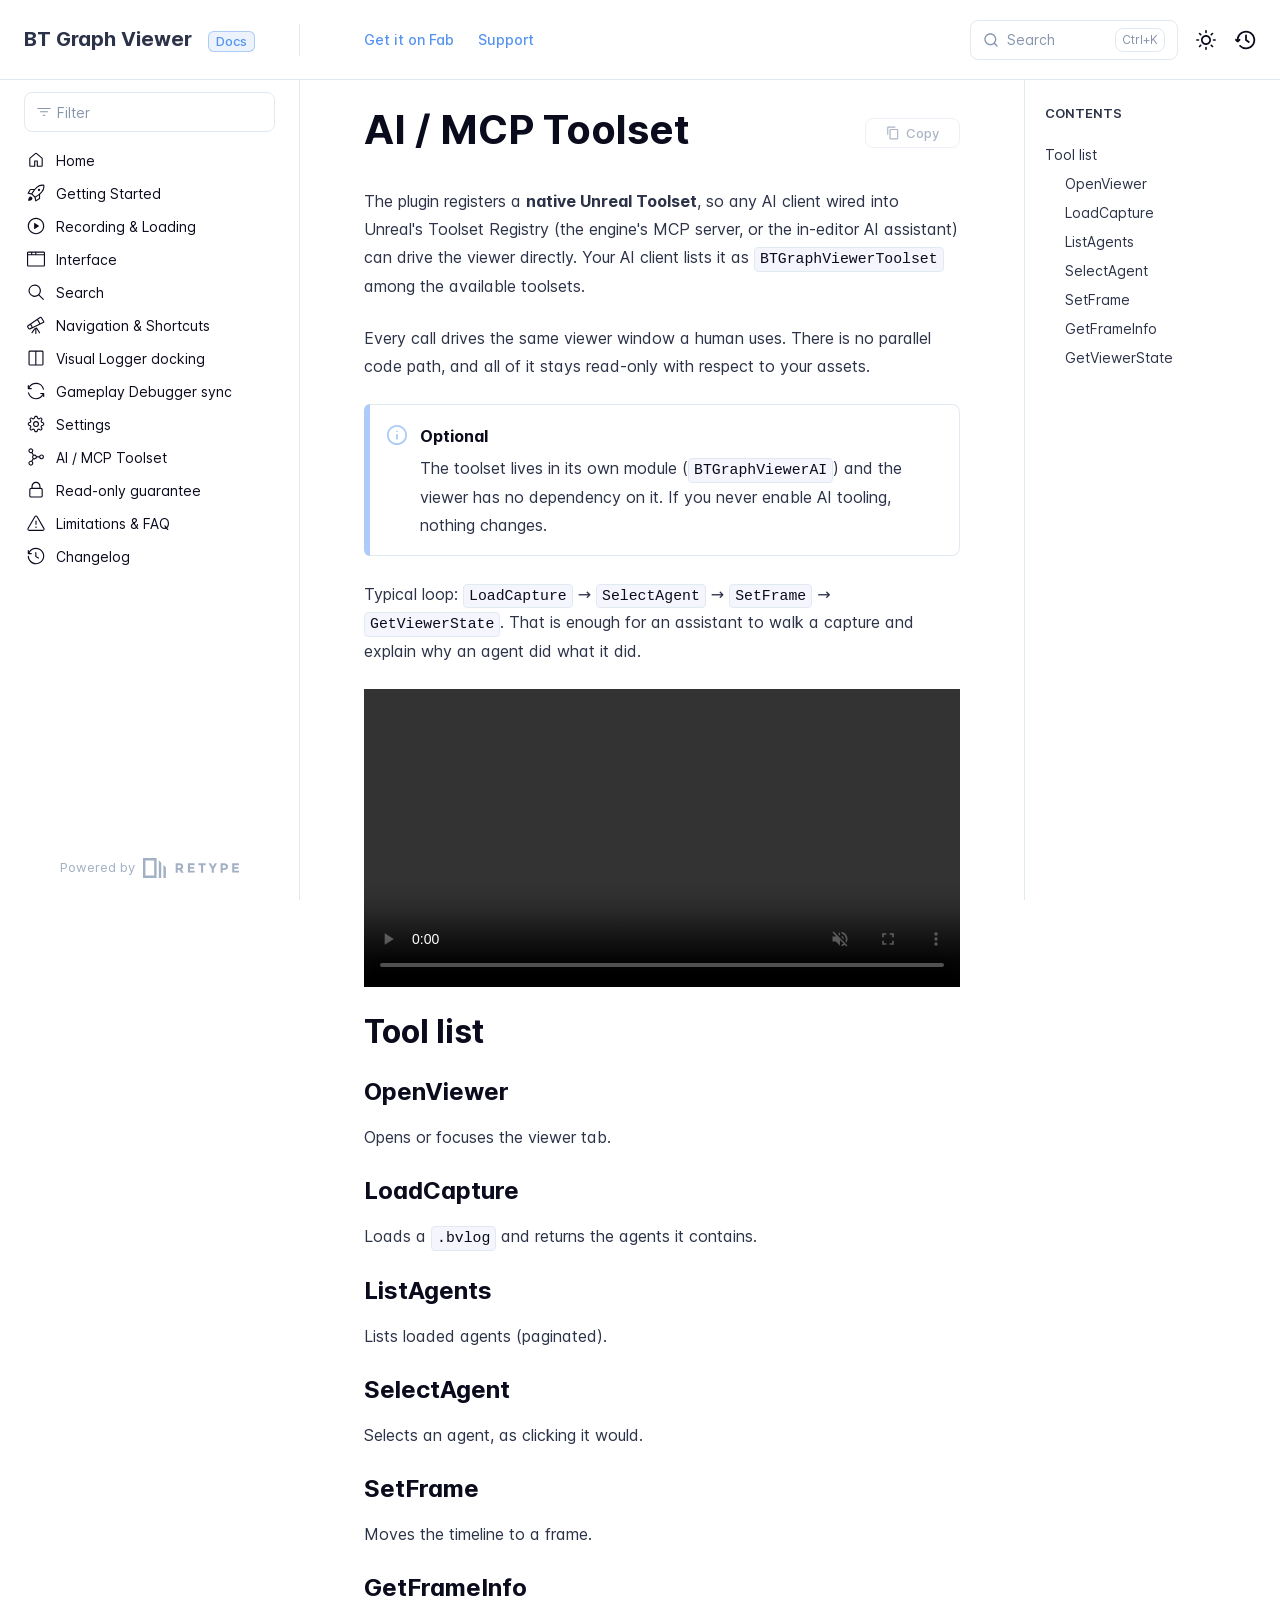
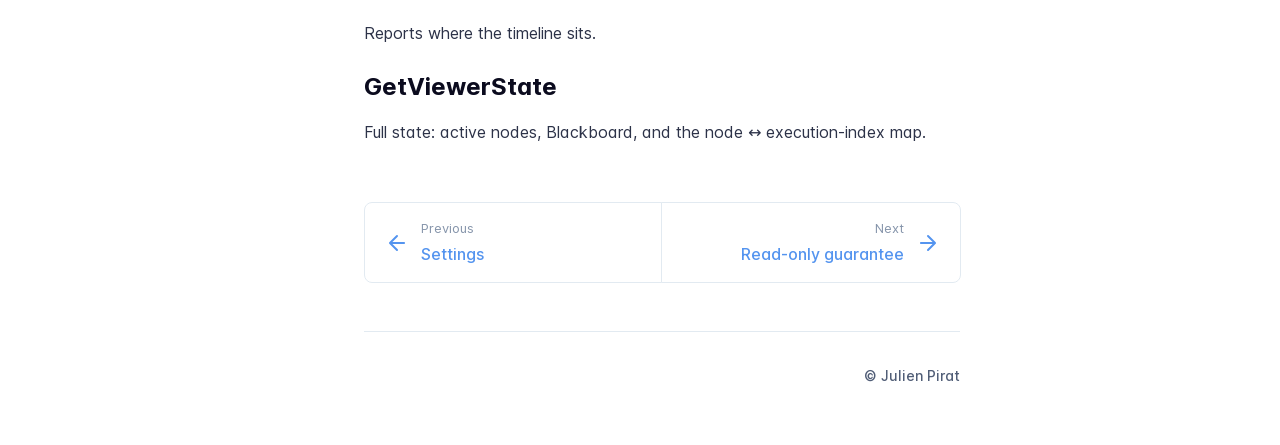
==== ai-toolset/index.html @ 719dd4bb "Refreshes Retype-generated documentation. Process triggered by JulienPirat." ====
<!DOCTYPE html>
<html lang="en" class="h-full">
<head>
    <meta charset="UTF-8">
    <meta name="viewport" content="width=device-width,initial-scale=1">
    <meta name="color-scheme" content="light dark">
    <meta name="turbo-root" content="/btgraphviewer-docs">
    <meta name="turbo-cache-control" content="no-cache" data-turbo-track="reload" data-track-token="4.6.0.845242573436">

    <!-- See retype.com -->
    <meta name="generator" content="Retype 4.6.0">

    <!-- Primary Meta Tags -->
    <title>AI / MCP ToolsetBT Graph Viewer — Behavior Tree Replay Debugger for Unreal Engine</title>
    <meta name="title" content="AI / MCP ToolsetBT Graph Viewer — Behavior Tree Replay Debugger for Unreal Engine">
    <meta name="description" content="The plugin registers a native Unreal Toolset, so any AI client wired into Unreal's Toolset Registry (the engine's MCP server, or the in-editor AI assistant) can drive the viewer directly.">

    <!-- Canonical -->
    <link rel="canonical" href="https://julienpirat.github.io/btgraphviewer-docs/ai-toolset/">
    <link rel="sitemap" type="application/xml" title="Sitemap" href="https://julienpirat.github.io/btgraphviewer-docs/sitemap.xml">

    <!-- Open Graph -->
    <meta property="og:type" content="website">
    <meta property="og:url" content="https://julienpirat.github.io/btgraphviewer-docs/ai-toolset/">
    <meta property="og:title" content="AI / MCP ToolsetBT Graph Viewer — Behavior Tree Replay Debugger for Unreal Engine">
    <meta property="og:description" content="The plugin registers a native Unreal Toolset, so any AI client wired into Unreal's Toolset Registry (the engine's MCP server, or the in-editor AI assistant) can drive the viewer directly.">
    <meta property="og:site_name" content="BT Graph Viewer">
    <meta property="og:locale" content="en_US">

    <!-- Twitter -->
    <meta name="twitter:card" content="summary_large_image">
    <meta name="twitter:url" content="https://julienpirat.github.io/btgraphviewer-docs/ai-toolset/">
    <meta name="twitter:title" content="AI / MCP ToolsetBT Graph Viewer — Behavior Tree Replay Debugger for Unreal Engine">
    <meta name="twitter:description" content="The plugin registers a native Unreal Toolset, so any AI client wired into Unreal's Toolset Registry (the engine's MCP server, or the in-editor AI assistant) can drive the viewer directly.">

    <!-- Alternate Markdown -->
    <link rel="alternate" type="text/markdown" href="https://julienpirat.github.io/btgraphviewer-docs/ai-toolset.md">

    <script data-cfasync="false">(function(){var cl=document.documentElement.classList,ls=localStorage.getItem("retype_scheme"),hd=cl.contains("dark"),hl=cl.contains("light"),wm=window.matchMedia&&window.matchMedia("(prefers-color-scheme: dark)").matches;if(ls==="dark"||(!ls&&wm&&!hd&&!hl)){cl.remove("light");cl.add("dark")}else if(ls==="light"||(!ls&&!wm&&!hd&&!hl)){cl.remove("dark");cl.add("light")}})();</script>

    <link id="retype-favicon" rel="icon" href="../static/images/logo-dark.png" />
    <link href="../resources/css/retype.css?v=4.6.0.845242573436" rel="stylesheet">

    <script data-cfasync="false" src="../resources/js/config.js?v=4.6.0.845242573436" data-turbo-eval="false" defer></script>
    <script data-cfasync="false" src="../resources/js/retype.js?v=4.6.0" data-turbo-eval="false" defer></script>
    <script id="lunr-js" data-cfasync="false" src="../resources/js/lunr.js?v=4.6.0.845242573436" data-turbo-eval="false" defer></script>
</head>
<body>
    <div id="retype-app" class="relative text-base antialiased text-base-text bg-base-bg font-body">
    <div class="absolute bottom-0 left-0" style="top: 5rem; right: 50%"></div>

    <header id="retype-header" class="sticky top-0 z-30 flex w-full h-16 bg-header-bg border-b border-header-border md:h-20">
        <div class="container relative flex items-center justify-between pr-6 grow md:justify-start">
            <!-- Mobile menu button skeleton -->
            <button v-cloak class="skeleton retype-mobile-menu-button flex items-center justify-center shrink-0 overflow-hidden dark:text-white focus:outline-hidden rounded-full w-10 h-10 ml-3.5 md:hidden"><svg xmlns="http://www.w3.org/2000/svg" class="mb-px shrink-0" width="24" height="24" viewBox="0 0 24 24" role="presentation" style="margin-bottom: 0px;"><g fill="currentColor"><path d="M2 4h20v2H2zM2 11h20v2H2zM2 18h20v2H2z"></path></g></svg></button>
            <div v-cloak id="retype-sidebar-left-toggle-button"></div>
    
            <!-- Logo -->
            <div class="flex items-center justify-between h-full py-2 md:w-75">
                <div class="flex items-center px-2 md:px-6">
                    <a id="retype-branding-logo" href="https://julienpirat.github.io/btgraphviewer-docs/" class="flex items-center leading-snug text-xl">
                        <span class="dark:text-white font-bold line-clamp-1 md:line-clamp-2">BT Graph Viewer</span>
                    </a><span id="retype-branding-label" class="inline-flex mt-1 px-2 py-1 ml-4 text-xs font-medium leading-none items-center rounded-md bg-branding-label-bg text-branding-label-text ring-1 ring-branding-label-border ring-inset md:inline-block">Docs</span>
                </div>
    
                <span class="hidden h-8 border-r md:inline-block border-base-border"></span>
            </div>
    
            <div class="flex justify-between md:grow">
                <!-- Top Nav -->
                <nav id="retype-header-nav" class="hidden md:flex">
                    <ul class="flex flex-col mb-4 md:pl-16 md:mb-0 md:flex-row md:items-center">
                        <li class="mr-6">
                            <a class="py-2 md:mb-0 inline-flex items-center text-sm whitespace-nowrap transition-colors duration-200 ease-linear md:text-header-text font-header-text hover:text-header-text-hover" href="https://www.fab.com/listings/REMPLACER-PAR-ID" target="_blank">Get it on Fab</a>
                        </li>
                        <li class="mr-6">
                            <a class="py-2 md:mb-0 inline-flex items-center text-sm whitespace-nowrap transition-colors duration-200 ease-linear md:text-header-text font-header-text hover:text-header-text-hover" href="mailto:PapyUnreal@hotmail.com">Support</a>
                        </li>
    
                    </ul>
                </nav>
    
                <div v-cloak class="flex justify-end grow">
                    <div id="retype-mobile-search-button"></div>
                    <doc-search-desktop></doc-search-desktop>
    
                    <doc-theme-switch class="lg:ml-2"></doc-theme-switch>
                    <doc-history></doc-history>
                </div>
            </div>
        </div>
    </header>


    <div id="retype-container" class="container relative flex bg-white">
        <!-- Sidebar Skeleton -->
        <div v-cloak class="fixed flex flex-col shrink-0 duration-300 ease-in-out bg-sidebar-left-bg border-sidebar-left-border sidebar top-20 w-75 border-r h-screen md:sticky transition-transform skeleton">
        
            <div class="flex items-center h-16 px-6">
                <input id="retype-filter-input-mock" class="w-full h-10 pl-8 px-3 py-2 transition-colors duration-200 ease-linear bg-filter-bg border border-filter-border rounded-lg shadow-none md:text-sm hover:border-filter-border-hover focus:outline-hidden focus:border-filter-border-focus placeholder-filter-placeholder" type="text">
            </div>
        
            <div class="pl-6 mt-1 mb-4">
                <div class="w-32 h-3 mb-4 bg-skeleton-bg rounded-full loading"></div>
                <div class="w-48 h-3 mb-4 bg-skeleton-bg rounded-full loading"></div>
                <div class="w-40 h-3 mb-4 bg-skeleton-bg rounded-full loading"></div>
                <div class="w-32 h-3 mb-4 bg-skeleton-bg rounded-full loading"></div>
                <div class="w-48 h-3 mb-4 bg-skeleton-bg rounded-full loading"></div>
                <div class="w-40 h-3 mb-4 bg-skeleton-bg rounded-full loading"></div>
            </div>
        
            <div class="shrink-0 mt-auto bg-transparent dark:border-base-border">
                <a class="flex items-center justify-center flex-nowrap h-16 text-gray-350 dark:text-dark-400 hover:text-gray-600 dark:hover:text-dark-300 transition-colors duration-150 ease-in docs-powered-by" target="_blank" href="https://retype.com/" rel="noopener">
                    <span class="text-xs whitespace-nowrap">Powered by</span>
                    <svg xmlns="http://www.w3.org/2000/svg" class="ml-2" fill="currentColor" width="96" height="20" overflow="visible"><path d="M0 0v20h13.59V0H0zm11.15 17.54H2.44V2.46h8.71v15.08zM15.8 20h2.44V4.67L15.8 2.22zM20.45 6.89V20h2.44V9.34z"/><g><path d="M40.16 8.44c0 1.49-.59 2.45-1.75 2.88l2.34 3.32h-2.53l-2.04-2.96h-1.43v2.96h-2.06V5.36h3.5c1.43 0 2.46.24 3.07.73s.9 1.27.9 2.35zm-2.48 1.1c.26-.23.38-.59.38-1.09 0-.5-.13-.84-.4-1.03s-.73-.28-1.39-.28h-1.54v2.75h1.5c.72 0 1.2-.12 1.45-.35zM51.56 5.36V7.2h-4.59v1.91h4.13v1.76h-4.13v1.92h4.74v1.83h-6.79V5.36h6.64zM60.09 7.15v7.48h-2.06V7.15h-2.61V5.36h7.28v1.79h-2.61zM70.81 14.64h-2.06v-3.66l-3.19-5.61h2.23l1.99 3.45 1.99-3.45H74l-3.19 5.61v3.66zM83.99 6.19c.65.55.97 1.4.97 2.55s-.33 1.98-1 2.51-1.68.8-3.04.8h-1.23v2.59h-2.06V5.36h3.26c1.42 0 2.45.28 3.1.83zm-1.51 3.65c.25-.28.37-.69.37-1.22s-.16-.92-.48-1.14c-.32-.23-.82-.34-1.5-.34H79.7v3.12h1.38c.68 0 1.15-.14 1.4-.42zM95.85 5.36V7.2h-4.59v1.91h4.13v1.76h-4.13v1.92H96v1.83h-6.79V5.36h6.64z"/></g></svg>
                </a>
            </div>
        </div>
        
        <!-- Sidebar component -->
        <doc-sidebar v-cloak>
            <template #sidebar-footer>
                <div class="shrink-0 mt-auto border-t md:bg-transparent md:border-none dark:border-base-border">
        
                    <div class="py-3 px-6 md:hidden border-b dark:border-base-border">
                        <nav>
                            <ul class="flex flex-wrap justify-center items-center">
                                <li class="mr-6">
                                    <a class="block py-1 inline-flex items-center text-sm whitespace-nowrap transition-colors duration-200 ease-linear md:text-header-text font-header-text hover:text-header-text-hover" href="https://www.fab.com/listings/REMPLACER-PAR-ID" target="_blank">Get it on Fab</a>
                                </li>
                                <li class="mr-6">
                                    <a class="block py-1 inline-flex items-center text-sm whitespace-nowrap transition-colors duration-200 ease-linear md:text-header-text font-header-text hover:text-header-text-hover" href="mailto:PapyUnreal@hotmail.com">Support</a>
                                </li>
        
                            </ul>
                        </nav>
                    </div>
        
                    <a class="flex items-center justify-center flex-nowrap h-16 text-gray-350 dark:text-dark-400 hover:text-gray-600 dark:hover:text-dark-300 transition-colors duration-150 ease-in docs-powered-by" target="_blank" href="https://retype.com/" rel="noopener">
                        <span class="text-xs whitespace-nowrap">Powered by</span>
                        <svg xmlns="http://www.w3.org/2000/svg" class="ml-2" fill="currentColor" width="96" height="20" overflow="visible"><path d="M0 0v20h13.59V0H0zm11.15 17.54H2.44V2.46h8.71v15.08zM15.8 20h2.44V4.67L15.8 2.22zM20.45 6.89V20h2.44V9.34z"/><g><path d="M40.16 8.44c0 1.49-.59 2.45-1.75 2.88l2.34 3.32h-2.53l-2.04-2.96h-1.43v2.96h-2.06V5.36h3.5c1.43 0 2.46.24 3.07.73s.9 1.27.9 2.35zm-2.48 1.1c.26-.23.38-.59.38-1.09 0-.5-.13-.84-.4-1.03s-.73-.28-1.39-.28h-1.54v2.75h1.5c.72 0 1.2-.12 1.45-.35zM51.56 5.36V7.2h-4.59v1.91h4.13v1.76h-4.13v1.92h4.74v1.83h-6.79V5.36h6.64zM60.09 7.15v7.48h-2.06V7.15h-2.61V5.36h7.28v1.79h-2.61zM70.81 14.64h-2.06v-3.66l-3.19-5.61h2.23l1.99 3.45 1.99-3.45H74l-3.19 5.61v3.66zM83.99 6.19c.65.55.97 1.4.97 2.55s-.33 1.98-1 2.51-1.68.8-3.04.8h-1.23v2.59h-2.06V5.36h3.26c1.42 0 2.45.28 3.1.83zm-1.51 3.65c.25-.28.37-.69.37-1.22s-.16-.92-.48-1.14c-.32-.23-.82-.34-1.5-.34H79.7v3.12h1.38c.68 0 1.15-.14 1.4-.42zM95.85 5.36V7.2h-4.59v1.91h4.13v1.76h-4.13v1.92H96v1.83h-6.79V5.36h6.64z"/></g></svg>
                    </a>
                </div>
            </template>
        </doc-sidebar>

        <div class="grow min-w-0 bg-body-bg">
            <!-- Render "toolbar" template here on api pages --><!-- Render page content -->
<div class="flex">
    <div id="retype-main" class="min-w-0 p-4 grow md:px-16">
        <main class="relative pb-12 lg:pt-2">
            <div class="relative retype-markdown" id="retype-content">
                <!-- Rendered if sidebar right is enabled -->
                <div id="retype-sidebar-right-toggle"></div>
                <doc-page-actions></doc-page-actions>

                <!-- Page content  -->
<h1 id="ai--mcp-toolset">AI / MCP Toolset</h1>
<p>The plugin registers a <strong>native Unreal Toolset</strong>, so any AI client wired into Unreal&#x27;s Toolset
Registry (the engine&#x27;s MCP server, or the in-editor AI assistant) can drive the viewer directly.
Your AI client lists it as <code translate="no" v-pre>BTGraphViewerToolset</code> among the available toolsets.</p>
<p>Every call drives the same viewer window a human uses. There is no parallel code path, and all of it
stays read-only with respect to your assets.</p>
<div class="flex mb-6">
    <div class="shrink-0 w-1.5 rounded-tl-lg rounded-bl-lg bg-callout-info"></div>
    <div class="flex w-full py-4 border border-l-0 rounded-tr-lg rounded-br-lg doc-callout bg-callout-base-bg border-callout-base-border" role="alert">
        <div class="flex items-center ml-4 h-7">
            <svg xmlns="http://www.w3.org/2000/svg" class="block text-callout-info" width="22" height="22" viewBox="0 0 24 24" role="presentation">
                <g fill="currentColor"><g>
                    <path d="M12 1C5.93 1 1 5.93 1 12s4.93 11 11 11 11-4.93 11-11S18.07 1 12 1zm0 20c-4.96 0-9-4.04-9-9s4.04-9 9-9 9 4.04 9 9-4.04 9-9 9z"></path>
                    <path d="M12 11c-.55 0-1 .45-1 1v4c0 .55.45 1 1 1s1-.45 1-1v-4c0-.55-.45-1-1-1zM12.01 7c-.56 0-1 .45-1 1s.45 1 1 1 1-.45 1-1-.45-1-1-1z"></path>
                    <path fill="none" d="M0 0h24v24H0z"></path>
                </g></g>
            </svg>
        </div>
        <div class="pr-5 ml-3 w-full">
            <h5>Optional</h5>
<p>The toolset lives in its own module (<code translate="no" v-pre>BTGraphViewerAI</code>) and the viewer has no dependency on it. If
you never enable AI tooling, nothing changes.</p>
        </div>
    </div>
</div>
<p>Typical loop: <code translate="no" v-pre>LoadCapture</code> → <code translate="no" v-pre>SelectAgent</code> → <code translate="no" v-pre>SetFrame</code> → <code translate="no" v-pre>GetViewerState</code>. That is enough for an
assistant to walk a capture and explain why an agent did what it did.</p>
<p><video src="../static/videos/bgv_ai_session.mp4" autoplay loop muted playsinline controls style="width:100%"></video></p>
<h2 id="tool-list">Tool list</h2>
<h3 id="openviewer">OpenViewer</h3>
<p>Opens or focuses the viewer tab.</p>
<h3 id="loadcapture">LoadCapture</h3>
<p>Loads a <code translate="no" v-pre>.bvlog</code> and returns the agents it contains.</p>
<h3 id="listagents">ListAgents</h3>
<p>Lists loaded agents (paginated).</p>
<h3 id="selectagent">SelectAgent</h3>
<p>Selects an agent, as clicking it would.</p>
<h3 id="setframe">SetFrame</h3>
<p>Moves the timeline to a frame.</p>
<h3 id="getframeinfo">GetFrameInfo</h3>
<p>Reports where the timeline sits.</p>
<h3 id="getviewerstate">GetViewerState</h3>
<p>Full state: active nodes, Blackboard, and the node ↔ execution-index map.</p>

                
                <!-- Required only on API pages -->
                <doc-toolbar-member-filter-no-results></doc-toolbar-member-filter-no-results>
            </div>
            <footer id="retype-content-footer" class="clear-both">
            
                <nav id="retype-nextprev" class="print:hidden flex mt-14">
                    <div class="w-1/2">
                        <a class="px-5 py-4 h-full flex items-center break-normal font-medium text-body-link border border-base-border hover:border-base-border-hover rounded-l-lg transition-colors duration-150 relative hover:z-5" href="../settings/">
                            <svg xmlns="http://www.w3.org/2000/svg" class="mr-3" width="24" height="24" viewBox="0 0 24 24" fill="currentColor" overflow="visible"><path d="M19 11H7.41l5.29-5.29a.996.996 0 10-1.41-1.41l-7 7a1 1 0 000 1.42l7 7a1.024 1.024 0 001.42-.01.996.996 0 000-1.41L7.41 13H19c.55 0 1-.45 1-1s-.45-1-1-1z" /><path fill="none" d="M0 0h24v24H0z" /></svg>
                            <span>
                                <span class="block text-xs font-normal text-base-text-muted">Previous</span>
                                <span class="block mt-1">Settings</span>
                            </span>
                        </a>
                    </div>
            
                    <div class="w-1/2">
                        <a class="px-5 py-4 -mx-px h-full flex items-center justify-end break-normal font-medium text-body-link border border-base-border hover:border-base-border-hover rounded-r-lg transition-colors duration-150 relative hover:z-5" href="../read-only/">
                            <span>
                                <span class="block text-xs font-normal text-right text-base-text-muted">Next</span>
                                <span class="block mt-1">Read-​only guarantee</span>
                            </span>
                            <svg xmlns="http://www.w3.org/2000/svg" class="ml-3" width="24" height="24" viewBox="0 0 24 24" fill="currentColor" overflow="visible"><path d="M19.92 12.38a1 1 0 00-.22-1.09l-7-7a.996.996 0 10-1.41 1.41l5.3 5.3H5c-.55 0-1 .45-1 1s.45 1 1 1h11.59l-5.29 5.29a.996.996 0 000 1.41c.19.2.44.3.7.3s.51-.1.71-.29l7-7c.09-.09.16-.21.21-.33z" /><path fill="none" d="M0 0h24v24H0z" /></svg>
                        </a>
                    </div>
                </nav>
            </footer>
        </main>

        <div id="retype-page-footer" class="print:border-none border-t border-base-border pt-6 mb-8">
            <footer class="flex flex-wrap items-center justify-between print:justify-center">
                <div id="retype-footer-links" class="print:hidden">
                    <ul class="flex flex-wrap items-center text-sm">
                    </ul>
                </div>
                <div id="retype-copyright" class="print:justify-center py-2 text-footer-text font-footer-link text-sm leading-relaxed"><p>© Julien Pirat</p></div>
            </footer>
        </div>
    </div>

    <!-- Rendered if sidebar right is enabled -->
    <!-- Sidebar right skeleton-->
    <div v-cloak class="fixed top-0 bottom-0 right-0 translate-x-full bg-sidebar-right-bg border-sidebar-right-border lg:sticky lg:border-l lg:shrink-0 lg:pt-6 lg:translate-x-0 sm:w-1/2 lg:w-64 lg:z-0 md:w-104 sidebar-right skeleton">
        <div class="pl-5">
            <div class="w-32 h-3 mb-4 bg-skeleton-bg rounded-full loading"></div>
            <div class="w-48 h-3 mb-4 bg-skeleton-bg rounded-full loading"></div>
            <div class="w-40 h-3 mb-4 bg-skeleton-bg rounded-full loading"></div>
        </div>
    </div>

    <!-- User should be able to hide sidebar right -->
    <doc-sidebar-right v-cloak></doc-sidebar-right>
</div>

        </div>
    </div>

    <doc-search-mobile></doc-search-mobile>
    <doc-back-to-top></doc-back-to-top>
</div>


    <div id="retype-overlay-target"></div>

        <script data-cfasync="false">window.__DOCS__ = { "title": "AI / MCP Toolset", level: 1, icon: "file", hasPrism: false, hasInstagram: false, hasMermaid: false, hasMath: false, tocDepth: 23, "md": "/ai-toolset.md" }</script>
</body>
</html>
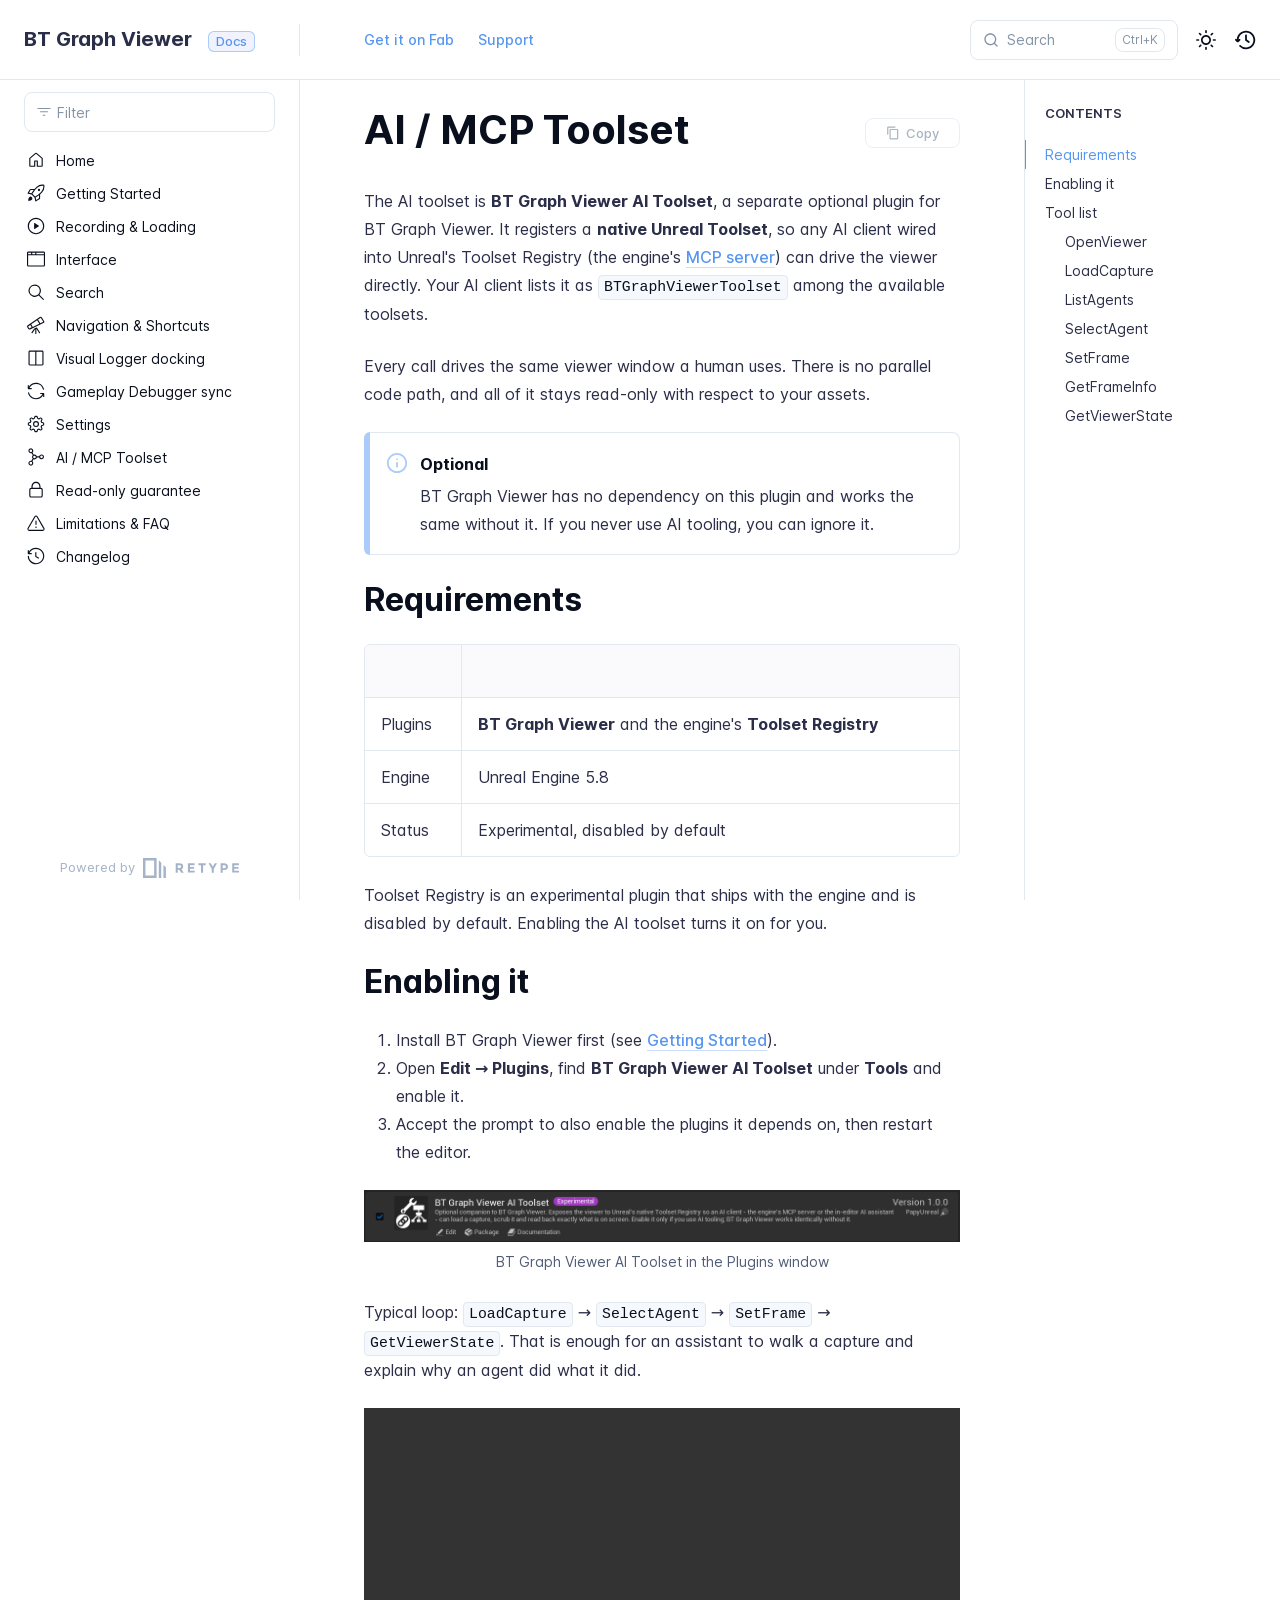
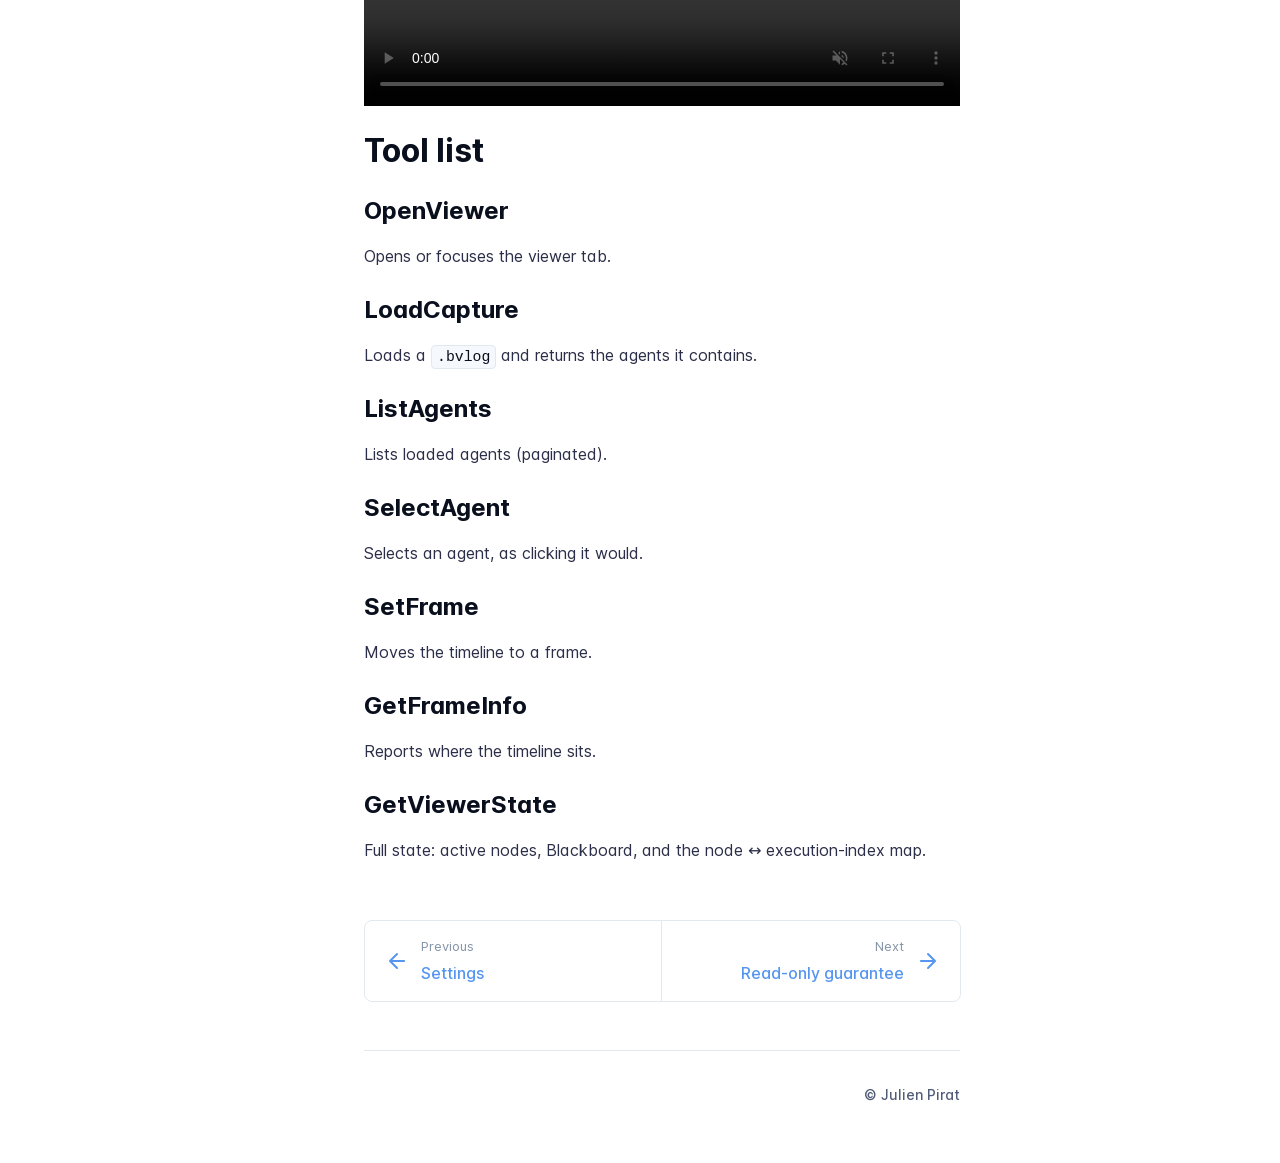
==== commit 63e9b3f5: "Refreshes Retype-generated documentation. Process triggered by JulienPirat." ====
--- a/ai-toolset/index.html
+++ b/ai-toolset/index.html
@@ -5,7 +5,7 @@
     <meta name="viewport" content="width=device-width,initial-scale=1">
     <meta name="color-scheme" content="light dark">
     <meta name="turbo-root" content="/btgraphviewer-docs">
-    <meta name="turbo-cache-control" content="no-cache" data-turbo-track="reload" data-track-token="4.6.0.845242573436">
+    <meta name="turbo-cache-control" content="no-cache" data-turbo-track="reload" data-track-token="4.6.0.845331911344">
 
     <!-- See retype.com -->
     <meta name="generator" content="Retype 4.6.0">
@@ -13,7 +13,7 @@
     <!-- Primary Meta Tags -->
     <title>AI / MCP ToolsetBT Graph Viewer — Behavior Tree Replay Debugger for Unreal Engine</title>
     <meta name="title" content="AI / MCP ToolsetBT Graph Viewer — Behavior Tree Replay Debugger for Unreal Engine">
-    <meta name="description" content="The plugin registers a native Unreal Toolset, so any AI client wired into Unreal's Toolset Registry (the engine's MCP server, or the in-editor AI assistant) can drive the viewer directly.">
+    <meta name="description" content="The AI toolset is BT Graph Viewer AI Toolset, a separate optional plugin for BT Graph Viewer. It registers a native Unreal Toolset, so any AI client wired into Unreal's Toolset Registry (the engine's MCP server) can drive the viewer directly.">
 
     <!-- Canonical -->
     <link rel="canonical" href="https://julienpirat.github.io/btgraphviewer-docs/ai-toolset/">
@@ -23,7 +23,11 @@
     <meta property="og:type" content="website">
     <meta property="og:url" content="https://julienpirat.github.io/btgraphviewer-docs/ai-toolset/">
     <meta property="og:title" content="AI / MCP ToolsetBT Graph Viewer — Behavior Tree Replay Debugger for Unreal Engine">
-    <meta property="og:description" content="The plugin registers a native Unreal Toolset, so any AI client wired into Unreal's Toolset Registry (the engine's MCP server, or the in-editor AI assistant) can drive the viewer directly.">
+    <meta property="og:description" content="The AI toolset is BT Graph Viewer AI Toolset, a separate optional plugin for BT Graph Viewer. It registers a native Unreal Toolset, so any AI client wired into Unreal's Toolset Registry (the engine's MCP server) can drive the viewer directly.">
+    <meta property="og:image" content="https://julienpirat.github.io/btgraphviewer-docs/static/images/bgv_ai_plugin.png">
+    <meta property="og:image:width" content="1200">
+    <meta property="og:image:height" content="630">
+    <meta property="og:image:alt" content="AI / MCP ToolsetBT Graph Viewer — Behavior Tree Replay Debugger for Unreal Engine">
     <meta property="og:site_name" content="BT Graph Viewer">
     <meta property="og:locale" content="en_US">
 
@@ -31,7 +35,9 @@
     <meta name="twitter:card" content="summary_large_image">
     <meta name="twitter:url" content="https://julienpirat.github.io/btgraphviewer-docs/ai-toolset/">
     <meta name="twitter:title" content="AI / MCP ToolsetBT Graph Viewer — Behavior Tree Replay Debugger for Unreal Engine">
-    <meta name="twitter:description" content="The plugin registers a native Unreal Toolset, so any AI client wired into Unreal's Toolset Registry (the engine's MCP server, or the in-editor AI assistant) can drive the viewer directly.">
+    <meta name="twitter:description" content="The AI toolset is BT Graph Viewer AI Toolset, a separate optional plugin for BT Graph Viewer. It registers a native Unreal Toolset, so any AI client wired into Unreal's Toolset Registry (the engine's MCP server) can drive the viewer directly.">
+    <meta name="twitter:image" content="https://julienpirat.github.io/btgraphviewer-docs/static/images/bgv_ai_plugin.png">
+    <meta name="twitter:image:alt" content="AI / MCP ToolsetBT Graph Viewer — Behavior Tree Replay Debugger for Unreal Engine">
 
     <!-- Alternate Markdown -->
     <link rel="alternate" type="text/markdown" href="https://julienpirat.github.io/btgraphviewer-docs/ai-toolset.md">
@@ -39,11 +45,11 @@
     <script data-cfasync="false">(function(){var cl=document.documentElement.classList,ls=localStorage.getItem("retype_scheme"),hd=cl.contains("dark"),hl=cl.contains("light"),wm=window.matchMedia&&window.matchMedia("(prefers-color-scheme: dark)").matches;if(ls==="dark"||(!ls&&wm&&!hd&&!hl)){cl.remove("light");cl.add("dark")}else if(ls==="light"||(!ls&&!wm&&!hd&&!hl)){cl.remove("dark");cl.add("light")}})();</script>
 
     <link id="retype-favicon" rel="icon" href="../static/images/logo-dark.png" />
-    <link href="../resources/css/retype.css?v=4.6.0.845242573436" rel="stylesheet">
-
-    <script data-cfasync="false" src="../resources/js/config.js?v=4.6.0.845242573436" data-turbo-eval="false" defer></script>
+    <link href="../resources/css/retype.css?v=4.6.0.845331911344" rel="stylesheet">
+
+    <script data-cfasync="false" src="../resources/js/config.js?v=4.6.0.845331911344" data-turbo-eval="false" defer></script>
     <script data-cfasync="false" src="../resources/js/retype.js?v=4.6.0" data-turbo-eval="false" defer></script>
-    <script id="lunr-js" data-cfasync="false" src="../resources/js/lunr.js?v=4.6.0.845242573436" data-turbo-eval="false" defer></script>
+    <script id="lunr-js" data-cfasync="false" src="../resources/js/lunr.js?v=4.6.0.845331911344" data-turbo-eval="false" defer></script>
 </head>
 <body>
     <div id="retype-app" class="relative text-base antialiased text-base-text bg-base-bg font-body">
@@ -156,9 +162,10 @@
 
                 <!-- Page content  -->
 <h1 id="ai--mcp-toolset">AI / MCP Toolset</h1>
-<p>The plugin registers a <strong>native Unreal Toolset</strong>, so any AI client wired into Unreal&#x27;s Toolset
-Registry (the engine&#x27;s MCP server, or the in-editor AI assistant) can drive the viewer directly.
-Your AI client lists it as <code translate="no" v-pre>BTGraphViewerToolset</code> among the available toolsets.</p>
+<p>The AI toolset is <strong>BT Graph Viewer AI Toolset</strong>, a separate optional plugin for BT Graph Viewer.
+It registers a <strong>native Unreal Toolset</strong>, so any AI client wired into Unreal&#x27;s Toolset Registry (the
+engine&#x27;s <a href="https://dev.epicgames.com/documentation/unreal-engine/unreal-mcp-in-unreal-editor" target="blank">MCP server</a>) can drive the viewer directly. Your AI client
+lists it as <code translate="no" v-pre>BTGraphViewerToolset</code> among the available toolsets.</p>
 <p>Every call drives the same viewer window a human uses. There is no parallel code path, and all of it
 stays read-only with respect to your assets.</p>
 <div class="flex mb-6">
@@ -175,11 +182,54 @@
         </div>
         <div class="pr-5 ml-3 w-full">
             <h5>Optional</h5>
-<p>The toolset lives in its own module (<code translate="no" v-pre>BTGraphViewerAI</code>) and the viewer has no dependency on it. If
-you never enable AI tooling, nothing changes.</p>
+<p>BT Graph Viewer has no dependency on this plugin and works the same without it. If you never use AI
+tooling, you can ignore it.</p>
         </div>
     </div>
 </div>
+<h2 id="requirements">Requirements</h2>
+<retype-table copy-text="| | |
+|---|---|
+| Plugins | **BT Graph Viewer** and the engine's **Toolset Registry** |
+| Engine | Unreal Engine 5.8 |
+| Status | Experimental, disabled by default |">
+<div class="table-wrapper scrollbar overflow-hidden">
+<table class="comfortable">
+<thead>
+<tr>
+<th> </th>
+<th> </th>
+</tr>
+</thead>
+<tbody>
+<tr>
+<td>Plugins</td>
+<td><strong>BT Graph Viewer</strong> and the engine&#x27;s <strong>Toolset Registry</strong></td>
+</tr>
+<tr>
+<td>Engine</td>
+<td>Unreal Engine 5.8</td>
+</tr>
+<tr>
+<td>Status</td>
+<td>Experimental, disabled by default</td>
+</tr>
+</tbody>
+</table>
+</div>
+</retype-table>
+<p>Toolset Registry is an experimental plugin that ships with the engine and is disabled by default.
+Enabling the AI toolset turns it on for you.</p>
+<h2 id="enabling-it">Enabling it</h2>
+<ol>
+<li>Install BT Graph Viewer first (see <a href="../getting-started/">Getting Started</a>).</li>
+<li>Open <strong>Edit → Plugins</strong>, find <strong>BT Graph Viewer AI Toolset</strong> under <strong>Tools</strong> and enable it.</li>
+<li>Accept the prompt to also enable the plugins it depends on, then restart the editor.</li>
+</ol>
+<figure class="content-center">
+    <img src="../static/images/bgv_ai_plugin.png" alt="BT Graph Viewer AI Toolset in the Plugins window" class="max-w-full h-auto rounded-image-rounded border-image-border border-image-border-width" width="1220" height="106" />
+    <figcaption class="caption">BT Graph Viewer AI Toolset in the Plugins window</figcaption>
+</figure>
 <p>Typical loop: <code translate="no" v-pre>LoadCapture</code> → <code translate="no" v-pre>SelectAgent</code> → <code translate="no" v-pre>SetFrame</code> → <code translate="no" v-pre>GetViewerState</code>. That is enough for an
 assistant to walk a capture and explain why an agent did what it did.</p>
 <p><video src="../static/videos/bgv_ai_session.mp4" autoplay loop muted playsinline controls style="width:100%"></video></p>
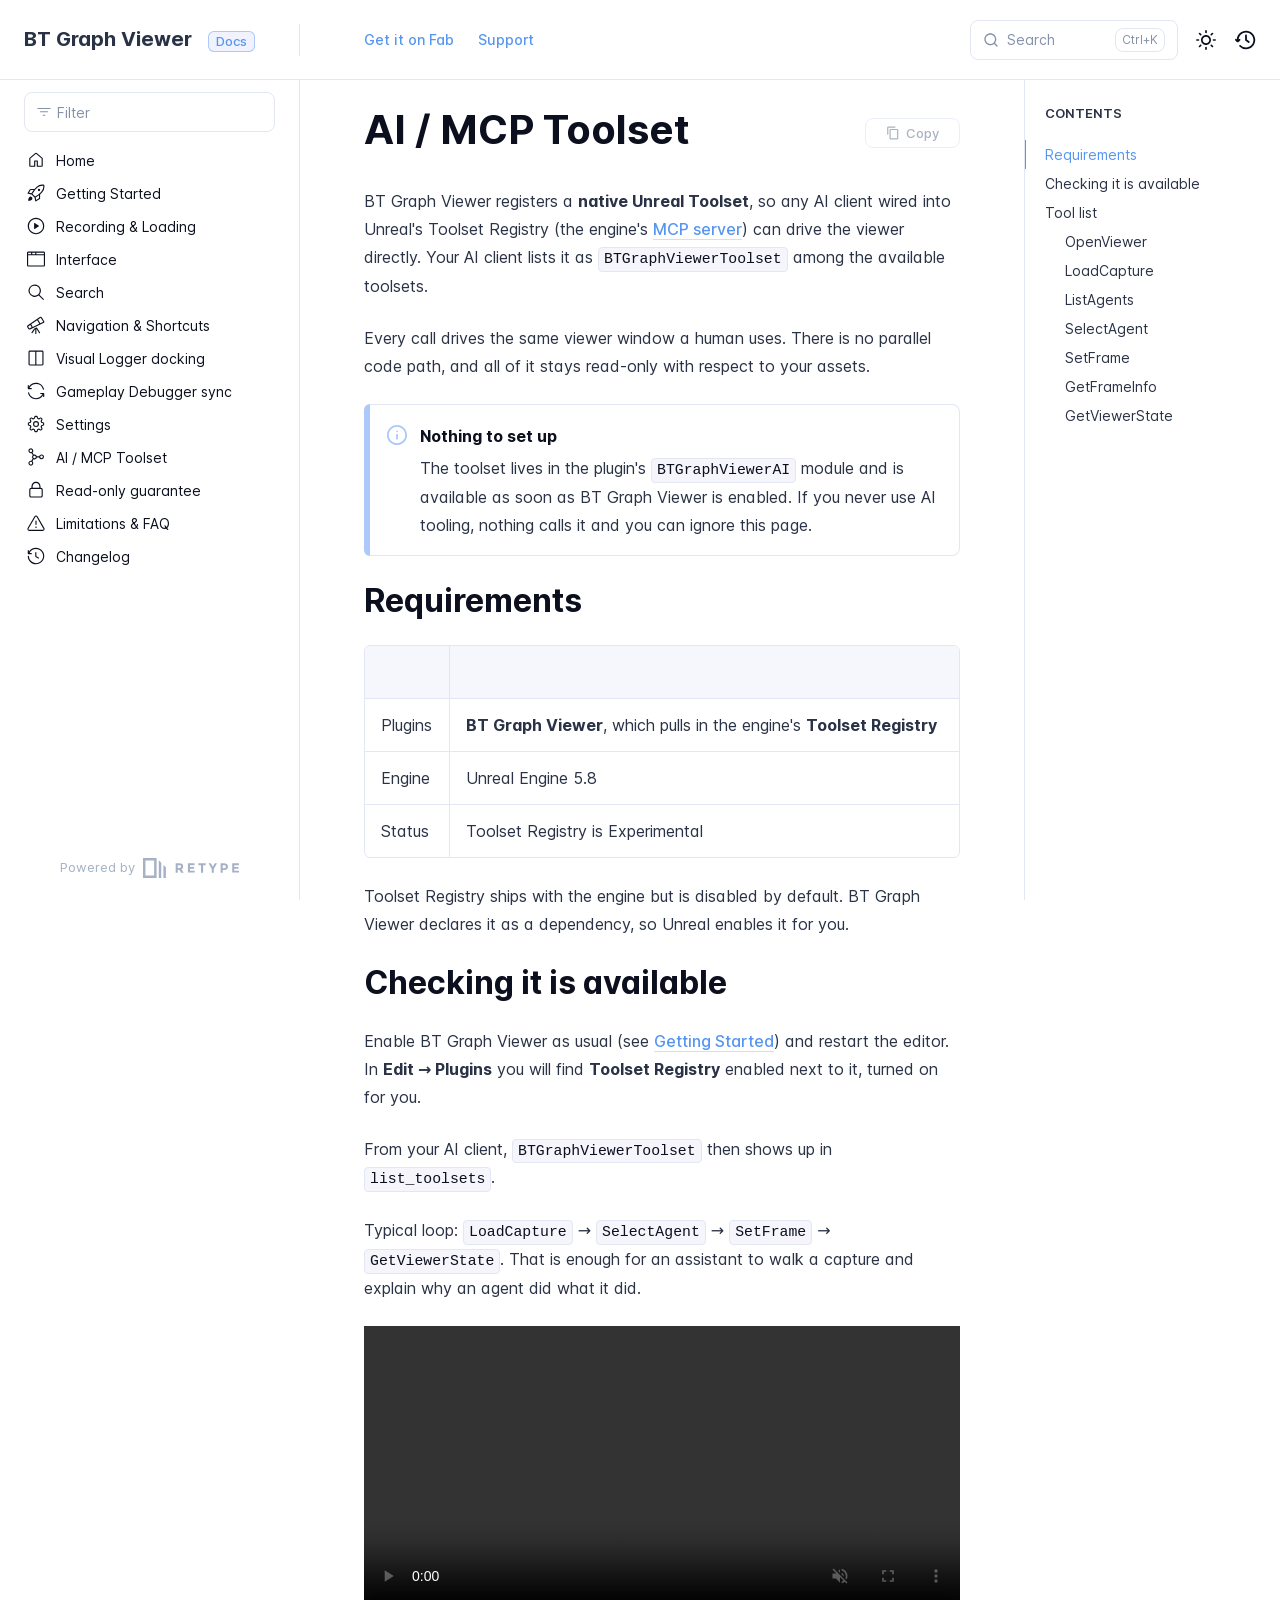
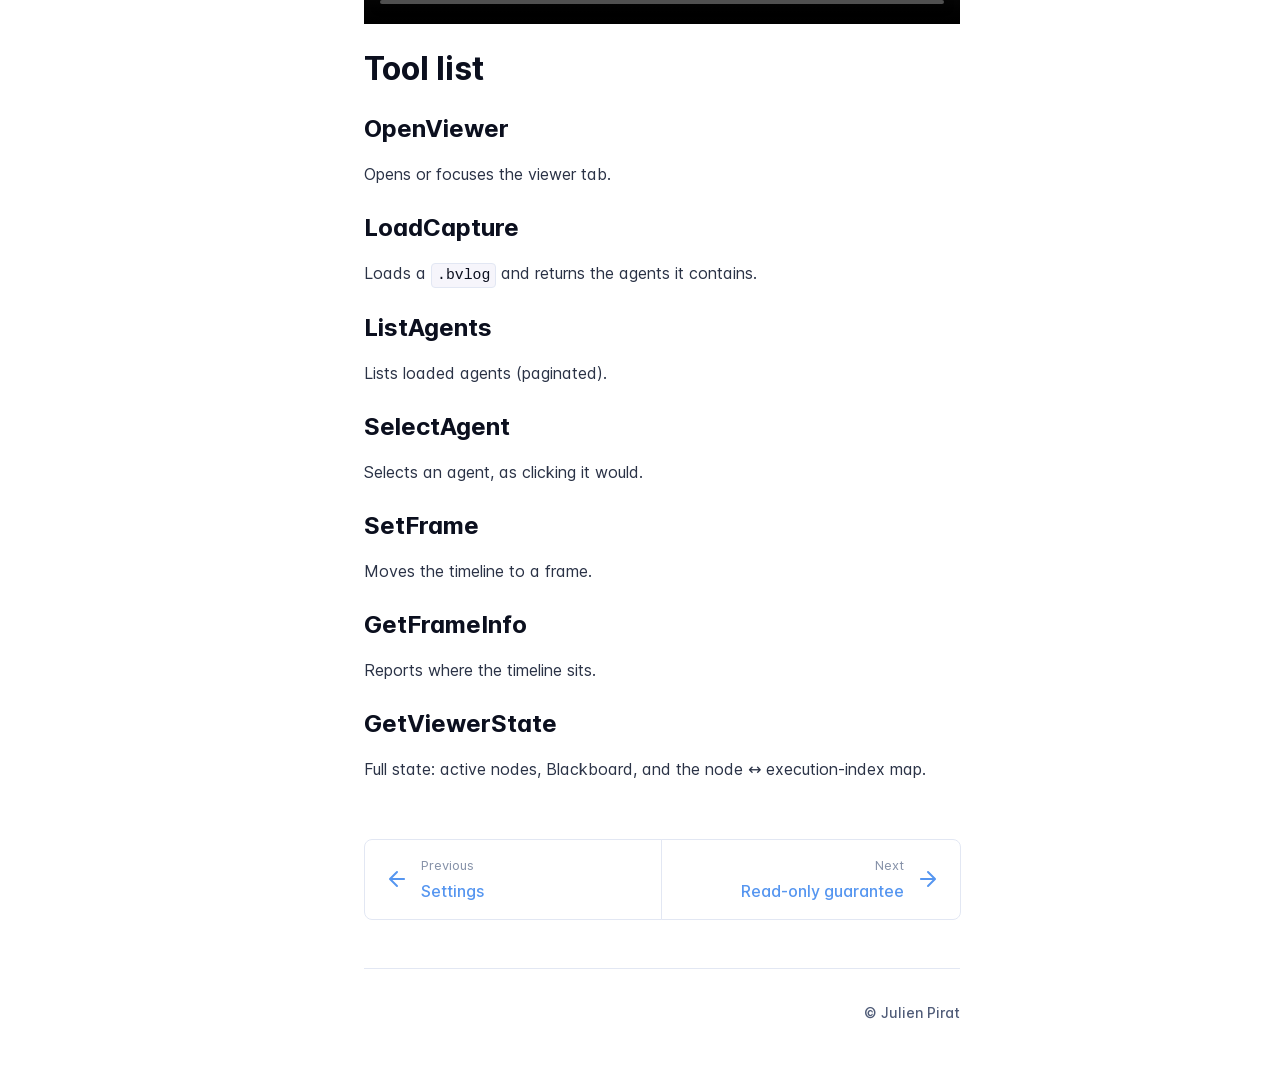
==== commit ba548288: "Refreshes Retype-generated documentation. Process triggered by JulienPirat." ====
--- a/ai-toolset/index.html
+++ b/ai-toolset/index.html
@@ -5,7 +5,7 @@
     <meta name="viewport" content="width=device-width,initial-scale=1">
     <meta name="color-scheme" content="light dark">
     <meta name="turbo-root" content="/btgraphviewer-docs">
-    <meta name="turbo-cache-control" content="no-cache" data-turbo-track="reload" data-track-token="4.6.0.845331911344">
+    <meta name="turbo-cache-control" content="no-cache" data-turbo-track="reload" data-track-token="4.6.0.845790236550">
 
     <!-- See retype.com -->
     <meta name="generator" content="Retype 4.6.0">
@@ -13,7 +13,7 @@
     <!-- Primary Meta Tags -->
     <title>AI / MCP ToolsetBT Graph Viewer — Behavior Tree Replay Debugger for Unreal Engine</title>
     <meta name="title" content="AI / MCP ToolsetBT Graph Viewer — Behavior Tree Replay Debugger for Unreal Engine">
-    <meta name="description" content="The AI toolset is BT Graph Viewer AI Toolset, a separate optional plugin for BT Graph Viewer. It registers a native Unreal Toolset, so any AI client wired into Unreal's Toolset Registry (the engine's MCP server) can drive the viewer directly.">
+    <meta name="description" content="BT Graph Viewer registers a native Unreal Toolset, so any AI client wired into Unreal's Toolset Registry (the engine's MCP server) can drive the viewer directly.">
 
     <!-- Canonical -->
     <link rel="canonical" href="https://julienpirat.github.io/btgraphviewer-docs/ai-toolset/">
@@ -23,11 +23,7 @@
     <meta property="og:type" content="website">
     <meta property="og:url" content="https://julienpirat.github.io/btgraphviewer-docs/ai-toolset/">
     <meta property="og:title" content="AI / MCP ToolsetBT Graph Viewer — Behavior Tree Replay Debugger for Unreal Engine">
-    <meta property="og:description" content="The AI toolset is BT Graph Viewer AI Toolset, a separate optional plugin for BT Graph Viewer. It registers a native Unreal Toolset, so any AI client wired into Unreal's Toolset Registry (the engine's MCP server) can drive the viewer directly.">
-    <meta property="og:image" content="https://julienpirat.github.io/btgraphviewer-docs/static/images/bgv_ai_plugin.png">
-    <meta property="og:image:width" content="1200">
-    <meta property="og:image:height" content="630">
-    <meta property="og:image:alt" content="AI / MCP ToolsetBT Graph Viewer — Behavior Tree Replay Debugger for Unreal Engine">
+    <meta property="og:description" content="BT Graph Viewer registers a native Unreal Toolset, so any AI client wired into Unreal's Toolset Registry (the engine's MCP server) can drive the viewer directly.">
     <meta property="og:site_name" content="BT Graph Viewer">
     <meta property="og:locale" content="en_US">
 
@@ -35,9 +31,7 @@
     <meta name="twitter:card" content="summary_large_image">
     <meta name="twitter:url" content="https://julienpirat.github.io/btgraphviewer-docs/ai-toolset/">
     <meta name="twitter:title" content="AI / MCP ToolsetBT Graph Viewer — Behavior Tree Replay Debugger for Unreal Engine">
-    <meta name="twitter:description" content="The AI toolset is BT Graph Viewer AI Toolset, a separate optional plugin for BT Graph Viewer. It registers a native Unreal Toolset, so any AI client wired into Unreal's Toolset Registry (the engine's MCP server) can drive the viewer directly.">
-    <meta name="twitter:image" content="https://julienpirat.github.io/btgraphviewer-docs/static/images/bgv_ai_plugin.png">
-    <meta name="twitter:image:alt" content="AI / MCP ToolsetBT Graph Viewer — Behavior Tree Replay Debugger for Unreal Engine">
+    <meta name="twitter:description" content="BT Graph Viewer registers a native Unreal Toolset, so any AI client wired into Unreal's Toolset Registry (the engine's MCP server) can drive the viewer directly.">
 
     <!-- Alternate Markdown -->
     <link rel="alternate" type="text/markdown" href="https://julienpirat.github.io/btgraphviewer-docs/ai-toolset.md">
@@ -45,11 +39,11 @@
     <script data-cfasync="false">(function(){var cl=document.documentElement.classList,ls=localStorage.getItem("retype_scheme"),hd=cl.contains("dark"),hl=cl.contains("light"),wm=window.matchMedia&&window.matchMedia("(prefers-color-scheme: dark)").matches;if(ls==="dark"||(!ls&&wm&&!hd&&!hl)){cl.remove("light");cl.add("dark")}else if(ls==="light"||(!ls&&!wm&&!hd&&!hl)){cl.remove("dark");cl.add("light")}})();</script>
 
     <link id="retype-favicon" rel="icon" href="../static/images/logo-dark.png" />
-    <link href="../resources/css/retype.css?v=4.6.0.845331911344" rel="stylesheet">
-
-    <script data-cfasync="false" src="../resources/js/config.js?v=4.6.0.845331911344" data-turbo-eval="false" defer></script>
+    <link href="../resources/css/retype.css?v=4.6.0.845790236550" rel="stylesheet">
+
+    <script data-cfasync="false" src="../resources/js/config.js?v=4.6.0.845790236550" data-turbo-eval="false" defer></script>
     <script data-cfasync="false" src="../resources/js/retype.js?v=4.6.0" data-turbo-eval="false" defer></script>
-    <script id="lunr-js" data-cfasync="false" src="../resources/js/lunr.js?v=4.6.0.845331911344" data-turbo-eval="false" defer></script>
+    <script id="lunr-js" data-cfasync="false" src="../resources/js/lunr.js?v=4.6.0.845790236550" data-turbo-eval="false" defer></script>
 </head>
 <body>
     <div id="retype-app" class="relative text-base antialiased text-base-text bg-base-bg font-body">
@@ -162,9 +156,8 @@
 
                 <!-- Page content  -->
 <h1 id="ai--mcp-toolset">AI / MCP Toolset</h1>
-<p>The AI toolset is <strong>BT Graph Viewer AI Toolset</strong>, a separate optional plugin for BT Graph Viewer.
-It registers a <strong>native Unreal Toolset</strong>, so any AI client wired into Unreal&#x27;s Toolset Registry (the
-engine&#x27;s <a href="https://dev.epicgames.com/documentation/unreal-engine/unreal-mcp-in-unreal-editor" target="blank">MCP server</a>) can drive the viewer directly. Your AI client
+<p>BT Graph Viewer registers a <strong>native Unreal Toolset</strong>, so any AI client wired into Unreal&#x27;s Toolset
+Registry (the engine&#x27;s <a href="https://dev.epicgames.com/documentation/unreal-engine/unreal-mcp-in-unreal-editor" target="blank">MCP server</a>) can drive the viewer directly. Your AI client
 lists it as <code translate="no" v-pre>BTGraphViewerToolset</code> among the available toolsets.</p>
 <p>Every call drives the same viewer window a human uses. There is no parallel code path, and all of it
 stays read-only with respect to your assets.</p>
@@ -181,18 +174,18 @@
             </svg>
         </div>
         <div class="pr-5 ml-3 w-full">
-            <h5>Optional</h5>
-<p>BT Graph Viewer has no dependency on this plugin and works the same without it. If you never use AI
-tooling, you can ignore it.</p>
+            <h5>Nothing to set up</h5>
+<p>The toolset lives in the plugin&#x27;s <code translate="no" v-pre>BTGraphViewerAI</code> module and is available as soon as BT Graph
+Viewer is enabled. If you never use AI tooling, nothing calls it and you can ignore this page.</p>
         </div>
     </div>
 </div>
 <h2 id="requirements">Requirements</h2>
 <retype-table copy-text="| | |
 |---|---|
-| Plugins | **BT Graph Viewer** and the engine's **Toolset Registry** |
+| Plugins | **BT Graph Viewer**, which pulls in the engine's **Toolset Registry** |
 | Engine | Unreal Engine 5.8 |
-| Status | Experimental, disabled by default |">
+| Status | Toolset Registry is Experimental |">
 <div class="table-wrapper scrollbar overflow-hidden">
 <table class="comfortable">
 <thead>
@@ -204,7 +197,7 @@
 <tbody>
 <tr>
 <td>Plugins</td>
-<td><strong>BT Graph Viewer</strong> and the engine&#x27;s <strong>Toolset Registry</strong></td>
+<td><strong>BT Graph Viewer</strong>, which pulls in the engine&#x27;s <strong>Toolset Registry</strong></td>
 </tr>
 <tr>
 <td>Engine</td>
@@ -212,24 +205,18 @@
 </tr>
 <tr>
 <td>Status</td>
-<td>Experimental, disabled by default</td>
+<td>Toolset Registry is Experimental</td>
 </tr>
 </tbody>
 </table>
 </div>
 </retype-table>
-<p>Toolset Registry is an experimental plugin that ships with the engine and is disabled by default.
-Enabling the AI toolset turns it on for you.</p>
-<h2 id="enabling-it">Enabling it</h2>
-<ol>
-<li>Install BT Graph Viewer first (see <a href="../getting-started/">Getting Started</a>).</li>
-<li>Open <strong>Edit → Plugins</strong>, find <strong>BT Graph Viewer AI Toolset</strong> under <strong>Tools</strong> and enable it.</li>
-<li>Accept the prompt to also enable the plugins it depends on, then restart the editor.</li>
-</ol>
-<figure class="content-center">
-    <img src="../static/images/bgv_ai_plugin.png" alt="BT Graph Viewer AI Toolset in the Plugins window" class="max-w-full h-auto rounded-image-rounded border-image-border border-image-border-width" width="1220" height="106" />
-    <figcaption class="caption">BT Graph Viewer AI Toolset in the Plugins window</figcaption>
-</figure>
+<p>Toolset Registry ships with the engine but is disabled by default. BT Graph Viewer declares it as a
+dependency, so Unreal enables it for you.</p>
+<h2 id="checking-it-is-available">Checking it is available</h2>
+<p>Enable BT Graph Viewer as usual (see <a href="../getting-started/">Getting Started</a>) and restart the editor.
+In <strong>Edit → Plugins</strong> you will find <strong>Toolset Registry</strong> enabled next to it, turned on for you.</p>
+<p>From your AI client, <code translate="no" v-pre>BTGraphViewerToolset</code> then shows up in <code translate="no" v-pre>list_toolsets</code>.</p>
 <p>Typical loop: <code translate="no" v-pre>LoadCapture</code> → <code translate="no" v-pre>SelectAgent</code> → <code translate="no" v-pre>SetFrame</code> → <code translate="no" v-pre>GetViewerState</code>. That is enough for an
 assistant to walk a capture and explain why an agent did what it did.</p>
 <p><video src="../static/videos/bgv_ai_session.mp4" autoplay loop muted playsinline controls style="width:100%"></video></p>
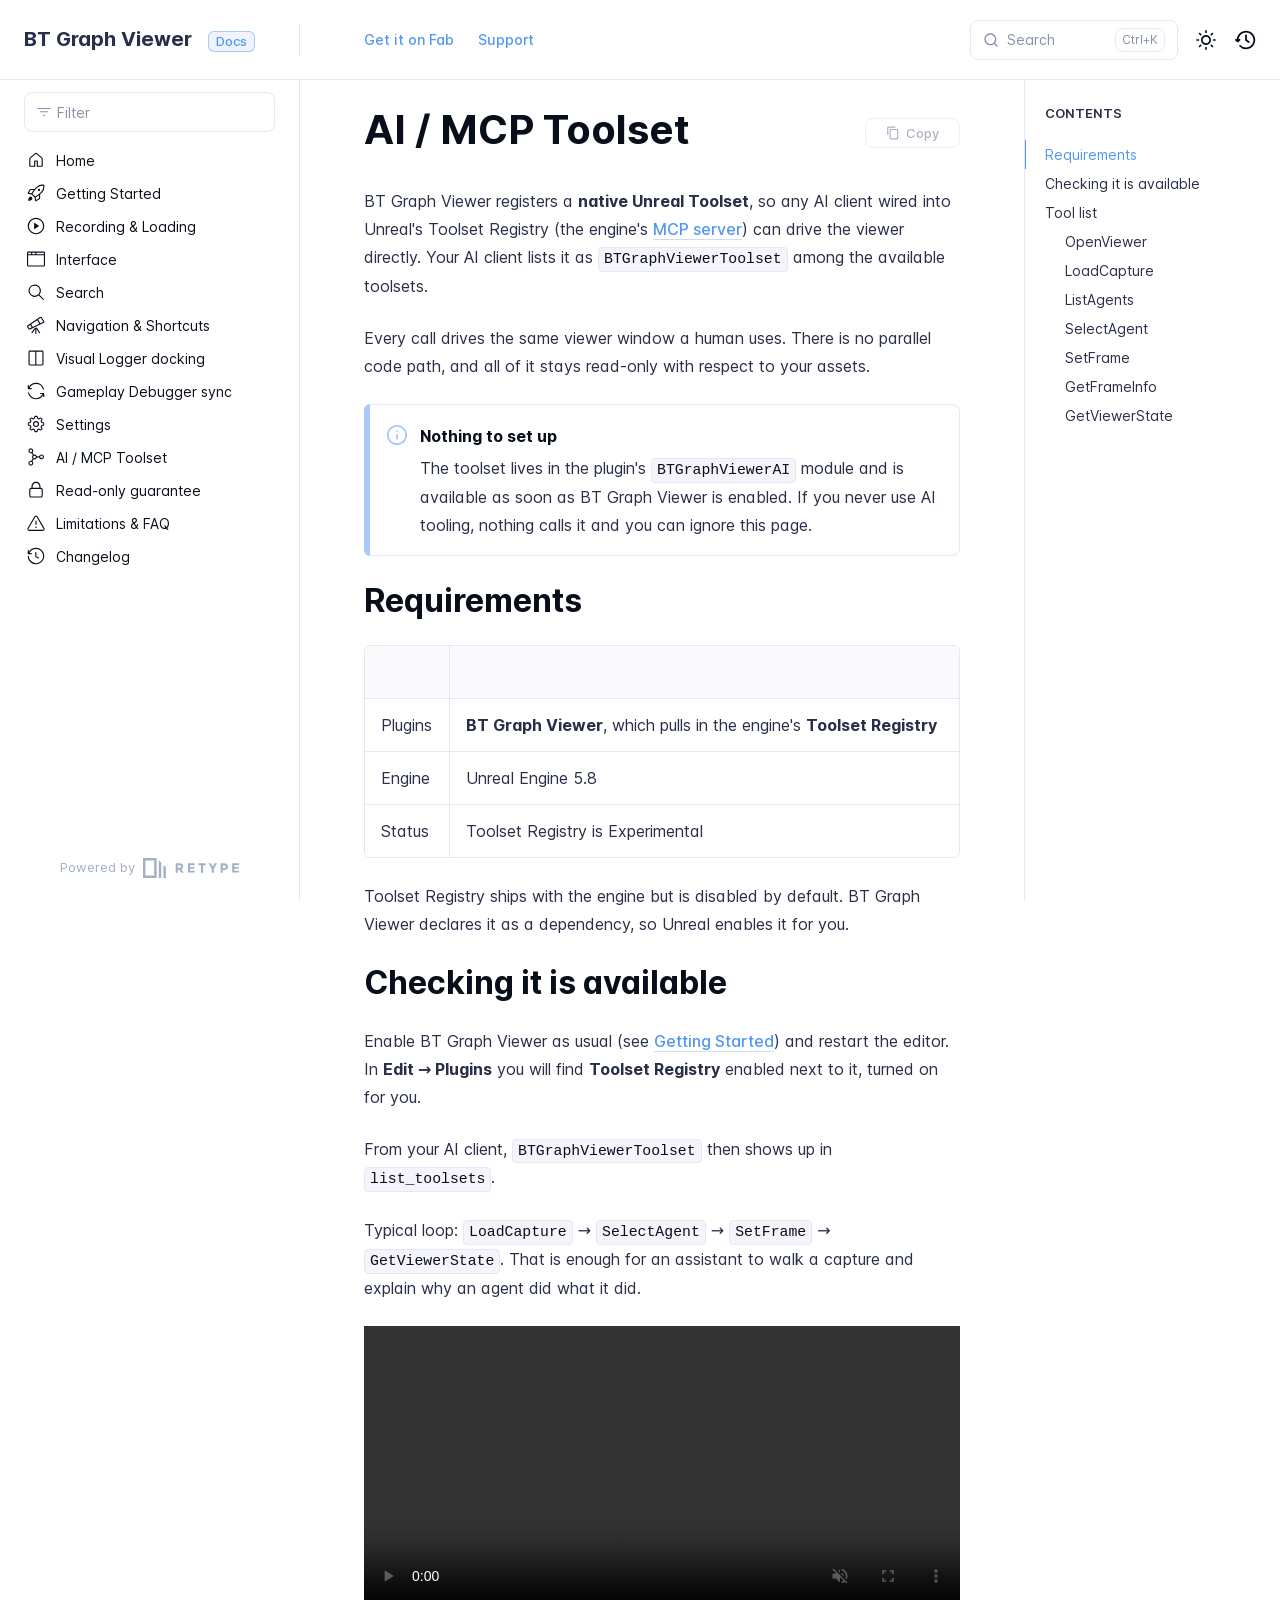
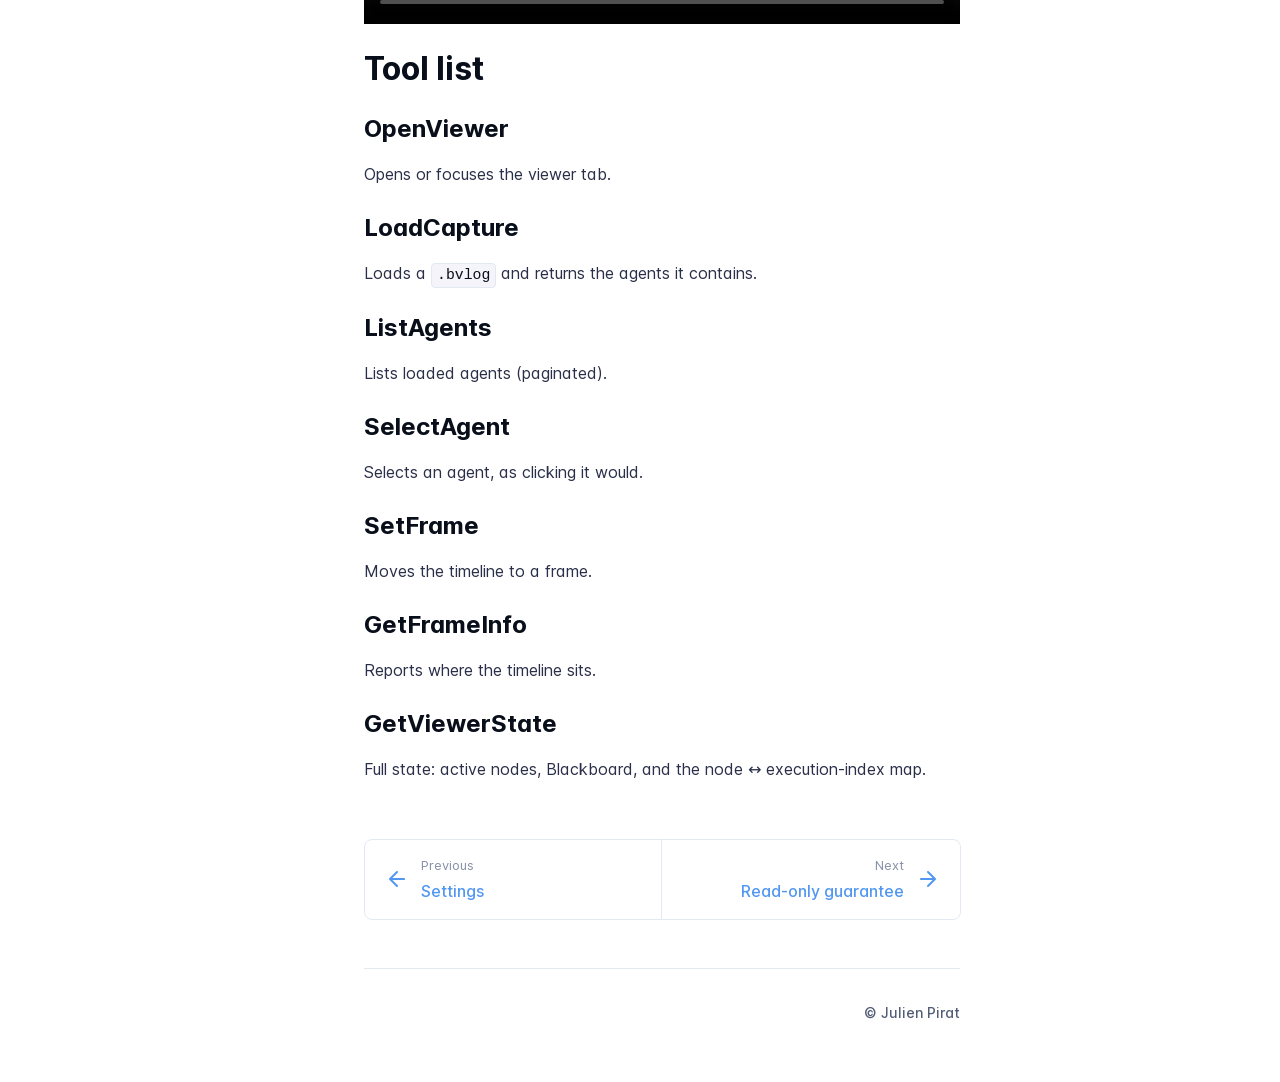
==== commit 792f3be8: "Refreshes Retype-generated documentation. Process triggered by JulienPirat." ====
--- a/ai-toolset/index.html
+++ b/ai-toolset/index.html
@@ -5,7 +5,7 @@
     <meta name="viewport" content="width=device-width,initial-scale=1">
     <meta name="color-scheme" content="light dark">
     <meta name="turbo-root" content="/btgraphviewer-docs">
-    <meta name="turbo-cache-control" content="no-cache" data-turbo-track="reload" data-track-token="4.6.0.845790236550">
+    <meta name="turbo-cache-control" content="no-cache" data-turbo-track="reload" data-track-token="4.6.0.845875367755">
 
     <!-- See retype.com -->
     <meta name="generator" content="Retype 4.6.0">
@@ -39,11 +39,11 @@
     <script data-cfasync="false">(function(){var cl=document.documentElement.classList,ls=localStorage.getItem("retype_scheme"),hd=cl.contains("dark"),hl=cl.contains("light"),wm=window.matchMedia&&window.matchMedia("(prefers-color-scheme: dark)").matches;if(ls==="dark"||(!ls&&wm&&!hd&&!hl)){cl.remove("light");cl.add("dark")}else if(ls==="light"||(!ls&&!wm&&!hd&&!hl)){cl.remove("dark");cl.add("light")}})();</script>
 
     <link id="retype-favicon" rel="icon" href="../static/images/logo-dark.png" />
-    <link href="../resources/css/retype.css?v=4.6.0.845790236550" rel="stylesheet">
-
-    <script data-cfasync="false" src="../resources/js/config.js?v=4.6.0.845790236550" data-turbo-eval="false" defer></script>
+    <link href="../resources/css/retype.css?v=4.6.0.845875367755" rel="stylesheet">
+
+    <script data-cfasync="false" src="../resources/js/config.js?v=4.6.0.845875367755" data-turbo-eval="false" defer></script>
     <script data-cfasync="false" src="../resources/js/retype.js?v=4.6.0" data-turbo-eval="false" defer></script>
-    <script id="lunr-js" data-cfasync="false" src="../resources/js/lunr.js?v=4.6.0.845790236550" data-turbo-eval="false" defer></script>
+    <script id="lunr-js" data-cfasync="false" src="../resources/js/lunr.js?v=4.6.0.845875367755" data-turbo-eval="false" defer></script>
 </head>
 <body>
     <div id="retype-app" class="relative text-base antialiased text-base-text bg-base-bg font-body">
@@ -71,7 +71,7 @@
                 <nav id="retype-header-nav" class="hidden md:flex">
                     <ul class="flex flex-col mb-4 md:pl-16 md:mb-0 md:flex-row md:items-center">
                         <li class="mr-6">
-                            <a class="py-2 md:mb-0 inline-flex items-center text-sm whitespace-nowrap transition-colors duration-200 ease-linear md:text-header-text font-header-text hover:text-header-text-hover" href="https://www.fab.com/listings/REMPLACER-PAR-ID" target="_blank">Get it on Fab</a>
+                            <a class="py-2 md:mb-0 inline-flex items-center text-sm whitespace-nowrap transition-colors duration-200 ease-linear md:text-header-text font-header-text hover:text-header-text-hover" href="https://www.fab.com/listings/6707cede-9f18-48be-a4f2-70ddb187019a" target="_blank">Get it on Fab</a>
                         </li>
                         <li class="mr-6">
                             <a class="py-2 md:mb-0 inline-flex items-center text-sm whitespace-nowrap transition-colors duration-200 ease-linear md:text-header-text font-header-text hover:text-header-text-hover" href="mailto:PapyUnreal@hotmail.com">Support</a>
@@ -126,7 +126,7 @@
                         <nav>
                             <ul class="flex flex-wrap justify-center items-center">
                                 <li class="mr-6">
-                                    <a class="block py-1 inline-flex items-center text-sm whitespace-nowrap transition-colors duration-200 ease-linear md:text-header-text font-header-text hover:text-header-text-hover" href="https://www.fab.com/listings/REMPLACER-PAR-ID" target="_blank">Get it on Fab</a>
+                                    <a class="block py-1 inline-flex items-center text-sm whitespace-nowrap transition-colors duration-200 ease-linear md:text-header-text font-header-text hover:text-header-text-hover" href="https://www.fab.com/listings/6707cede-9f18-48be-a4f2-70ddb187019a" target="_blank">Get it on Fab</a>
                                 </li>
                                 <li class="mr-6">
                                     <a class="block py-1 inline-flex items-center text-sm whitespace-nowrap transition-colors duration-200 ease-linear md:text-header-text font-header-text hover:text-header-text-hover" href="mailto:PapyUnreal@hotmail.com">Support</a>
